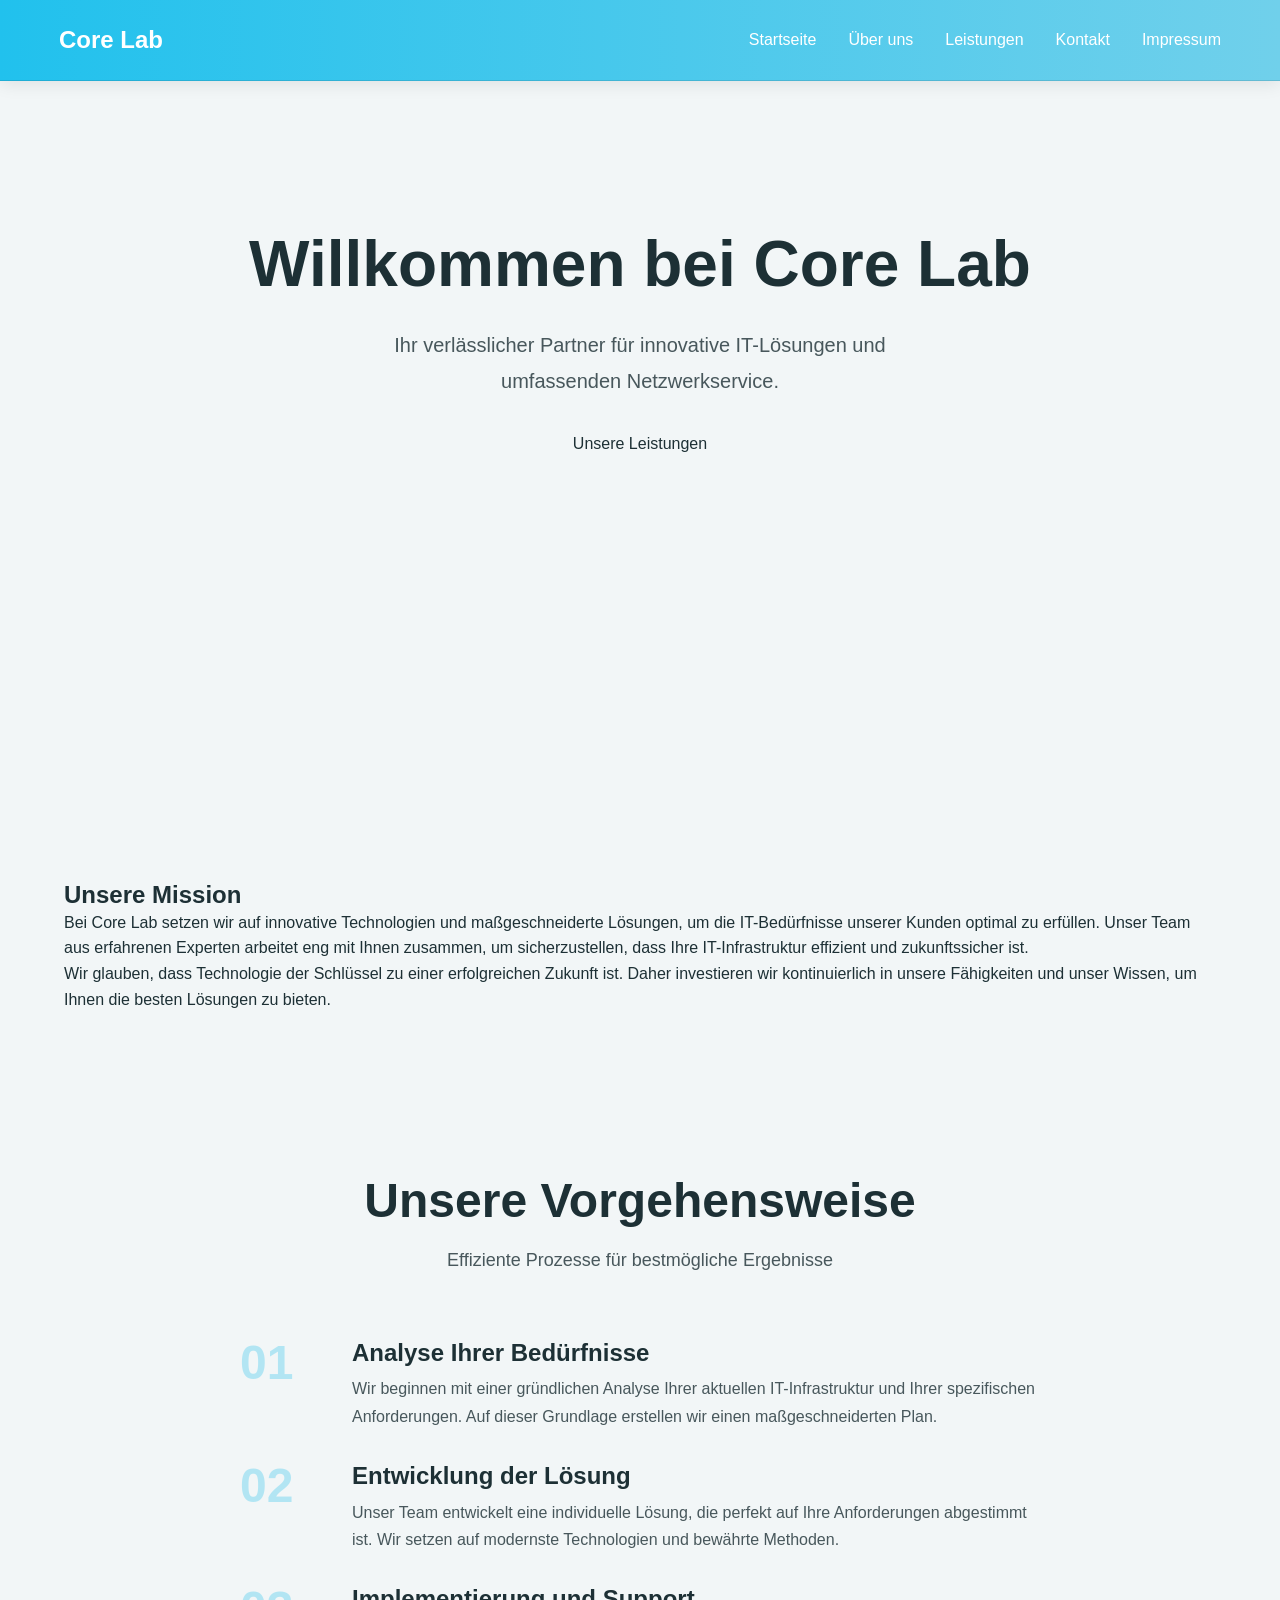
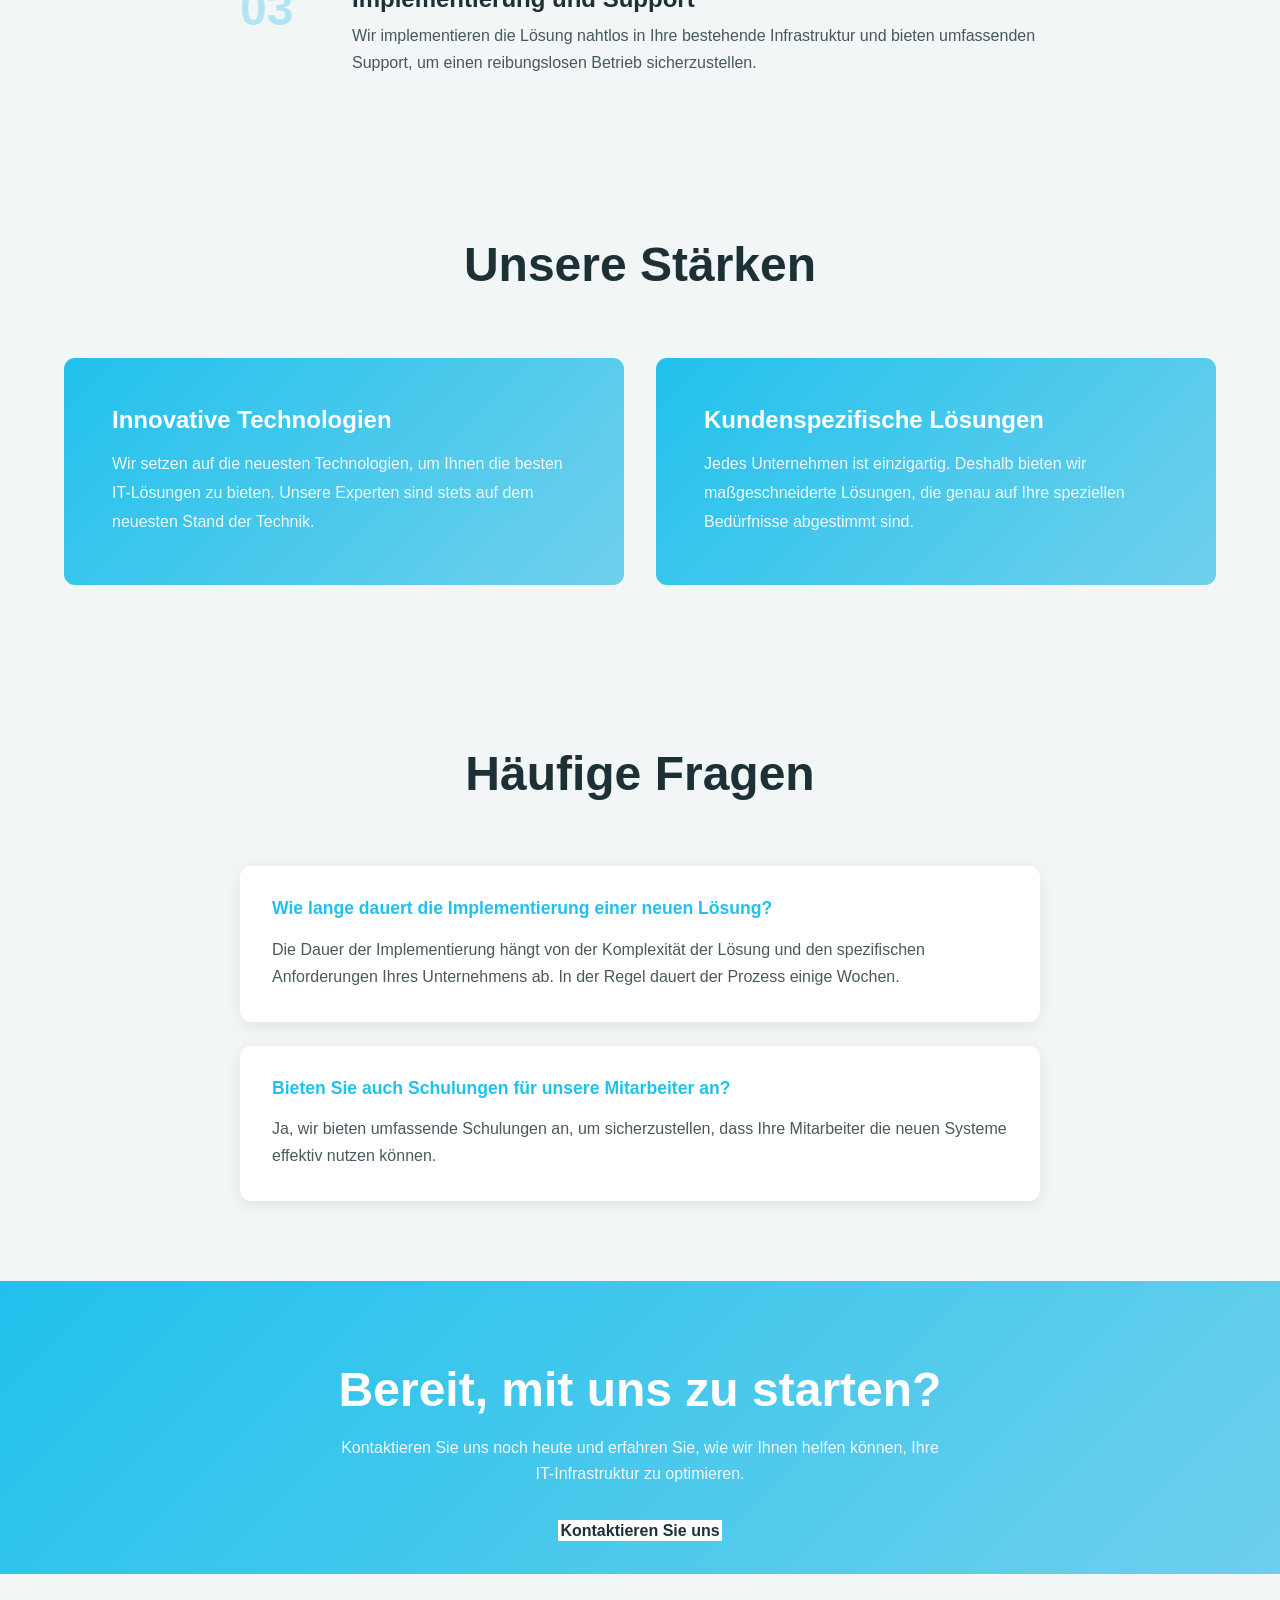
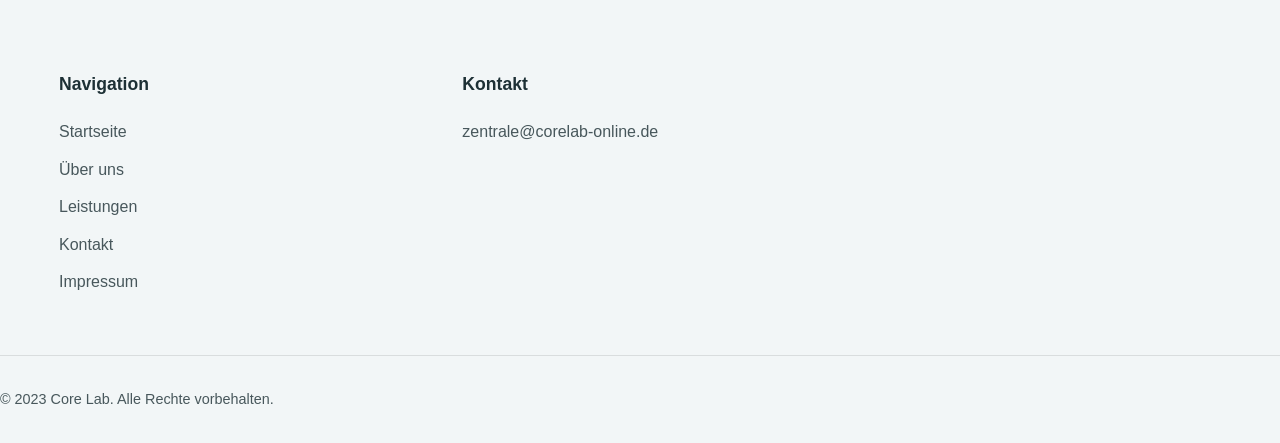
==== index.html @ 820eb23f "Deploy website" ====
<!DOCTYPE html>
<html lang="de">
<head>
  <meta charset="UTF-8">
  <meta name="viewport" content="width=device-width, initial-scale=1.0">
  <title>Core Lab - Startseite</title>
  <style>
    :root {
      --primary: #21c1ed;
      --secondary: #70d0eb;
      --accent: #de2b40;
      --background: #f2f6f7;
      --text: #1d3035;
      --text-light: #1d3035cc;
      --white: #ffffff;
      --font-heading: 'Outfit', sans-serif;
      --font-body: 'Open Sans', sans-serif;
      --radius: 11px;
      --section-padding: 93px;
      --container-width: 1210px;
      --nav-height: 81px;
      --shadow: 0 4px 16px rgba(0, 0, 0, 0.08);
      --shadow-lg: 0 10px calc(16px * 2) rgba(0, 0, 0, 0.12);
      --shadow-glow: 0 0 30px #21c1ed40;
      --transition: all 0.3s cubic-bezier(0.4, 0, 0.2, 1);
      --glass-bg: rgba(255, 255, 255, 0.1);
      --glass-border: rgba(255, 255, 255, 0.2);
      --btn-padding: 17px 34px;
    }

    @import url('https://fonts.googleapis.com/css2?family=Outfit:wght@400;600;700;800;900&family=Open+Sans:wght@300;400;500;600&display=swap');

    *, *::before, *::after {
      margin: 0;
      padding: 0;
      box-sizing: border-box;
    }

    html {
      scroll-behavior: smooth;
    }

    body {
      font-family: var(--font-body);
      color: var(--text);
      background: var(--background);
      line-height: 1.6;
      -webkit-font-smoothing: antialiased;
    }

    .container {
      max-width: 1200px;
      margin: 0 auto;
      padding: 0 1.5rem;
    }

    h1, h2, h3, h4, h5, h6 {
      font-family: var(--font-heading);
      font-weight: 700;
      line-height: 1.2;
      color: var(--text);
    }

    h1 { font-size: clamp(2.5rem, 6vw, 4rem); }
    h2 { font-size: clamp(2rem, 4vw, 3rem); margin-bottom: 1rem; }
    h3 { font-size: clamp(1.25rem, 2vw, 1.5rem); }

    a {
      color: inherit;
      text-decoration: none;
      transition: var(--transition);
    }

    img {
      max-width: 100%;
      height: auto;
      display: block;
    }

    .section {
      padding: 5rem 0;
    }

    .section-header {
      text-align: center;
      margin-bottom: 4rem;
    }

    .section-header h2 {
      margin-bottom: 1rem;
    }

    .section-header p {
      color: var(--text-light);
      max-width: 600px;
      margin: 0 auto;
      font-size: 1.125rem;
    }

    .nav {
      position: sticky; top: 0; z-index: 1000;
      background: linear-gradient(90deg, var(--primary), var(--secondary));
      box-shadow: var(--shadow);
      border-bottom: 1px solid rgba(0,0,0,0.1);
      height: var(--nav-height);
      display: flex;
      align-items: center;
      transition: var(--transition);
    }
    .nav-container {
      max-width: var(--container-width);
      margin: 0 auto;
      padding: 0 1.5rem;
      width: 100%;
      display: flex;
      align-items: center;
      justify-content: space-between;
    }
    .nav-logo {
      font-family: var(--font-heading);
      font-size: 1.5rem;
      font-weight: 700;
      color: white;
    }
    .nav-links {
      display: flex;
      gap: 2rem;
      list-style: none;
    }
    .nav-links a {
      color: white;
      font-weight: 500;
      padding: 0.5rem 0;
      position: relative;
    }
    .nav-links a:hover { color: var(--primary); }
    .nav-cta {
      background: white;
      color: var(--primary);
      padding: var(--btn-padding);
      border-radius: var(--radius);
      font-weight: 600;
    }
    @media (max-width: 768px) {
      .nav-links { display: none; }
    }

    .hero {
      min-height: 80vh;
      padding: calc(var(--nav-height) + 4rem) 0 4rem;
      background: linear-gradient(135deg, var(--background) 0%, var(--secondary)10 100%);
      position: relative;
      overflow: hidden;
    }
    .hero-container {
      max-width: var(--container-width);
      margin: 0 auto;
      padding: 0 1.5rem;
      display: flex; flex-direction: column; align-items: center; text-align: center;
    }
    .hero-content {
      text-align: center;
    }
    .hero-content h1 {
      margin-bottom: 1.5rem;
    }
    .hero-content p {
      font-size: 1.25rem;
      color: var(--text-light);
      margin-bottom: 2rem;
      max-width: 600px;
      line-height: 1.8;
      margin-left: auto; margin-right: auto;
    }
    .hero-buttons {
      display: flex;
      gap: 1rem;
      justify-content: center;
      flex-wrap: wrap;
    }
    .hero-visual {
      position: relative;
    }
    .hero-visual::before {
      content: '';
      position: absolute;
      width: 300px;
      height: 300px;
      background: linear-gradient(135deg, var(--primary)30, var(--accent)30);
      border-radius: 30% 70% 70% 30% / 30% 30% 70% 70%;
      animation: blob 8s ease-in-out infinite;
      right: 0;
      top: 50%;
      transform: translateY(-50%);
    }
    @media (max-width: 768px) {
      .hero-container { grid-template-columns: 1fr; text-align: center; }
      .hero-buttons { justify-content: center; }
      .hero-visual { display: none; }
    }

    .cards-grid-2 {
      display: grid;
      grid-template-columns: repeat(auto-fit, minmax(400px, 1fr));
      gap: 2rem;
    }

    .simple-card {
      background: white;
      border-radius: var(--radius);
      padding: 2.5rem;
      box-shadow: var(--shadow);
      border-top: 4px solid var(--primary);
      transition: var(--transition);
    }
    .simple-card:hover {
      transform: translateY(-5px);
      box-shadow: var(--shadow-lg);
    }
    .simple-card h3 {
      margin-bottom: 1rem;
      color: var(--primary);
    }
    .simple-card p {
      color: var(--text-light);
      line-height: 1.8;
    }

    .numbered-list {
      display: flex;
      flex-direction: column;
      gap: 2rem;
      max-width: 800px;
      margin: 0 auto;
    }
    .numbered-item {
      display: flex;
      gap: 2rem;
      align-items: flex-start;
    }
    .numbered-item .num {
      font-size: 3rem;
      font-weight: 800;
      color: var(--primary);
      opacity: 0.3;
      font-family: var(--font-heading);
      line-height: 1;
      min-width: 80px;
    }
    .numbered-item > div {
      flex: 1;
    }
    .numbered-item h3 {
      margin-bottom: 0.5rem;
    }
    .numbered-item p {
      color: var(--text-light);
      line-height: 1.7;
    }

    .feature-boxes {
      display: grid;
      grid-template-columns: repeat(2, 1fr);
      gap: 2rem;
    }
    .feature-box {
      background: linear-gradient(135deg, var(--primary), var(--secondary));
      color: white;
      padding: 3rem;
      border-radius: var(--radius);
    }
    .feature-box h3 {
      color: white;
      margin-bottom: 1rem;
    }
    .feature-box p {
      opacity: 0.9;
      line-height: 1.8;
    }
    @media (max-width: 768px) {
      .feature-boxes { grid-template-columns: 1fr; }
    }

    .faq-list {
      max-width: 800px;
      margin: 0 auto;
      display: flex;
      flex-direction: column;
      gap: 1.5rem;
    }
    .faq-item {
      background: white;
      border-radius: var(--radius);
      padding: 2rem;
      box-shadow: var(--shadow);
    }
    .faq-item h4 {
      color: var(--primary);
      margin-bottom: 1rem;
      font-size: 1.1rem;
    }
    .faq-item p {
      color: var(--text-light);
      line-height: 1.7;
    }

    .footer {
      background: var(--background); color: var(--text);
      padding: 4rem 0 2rem;
      margin-top: -50px; padding-top: 100px;
    }
    .footer-container {
      max-width: var(--container-width);
      margin: 0 auto;
      padding: 0 1.5rem;
      display: grid; grid-template-columns: repeat(3, 1fr); gap: 3rem;
    }
    .footer-col h4 {
      margin-bottom: 1.5rem;
      font-size: 1.1rem;
      color: var(--text);
    }
    .footer-col ul {
      list-style: none;
    }
    .footer-col li {
      margin-bottom: 0.75rem;
    }
    .footer-col a {
      color: var(--text-light);
      transition: var(--transition);
    }
    .footer-col a:hover {
      color: var(--primary);
    }
    .footer ul {
      list-style: none;
      padding: 0;
      margin: 0;
    }
    .footer li {
      margin-bottom: 0.75rem;
    }
    .footer a {
      color: var(--text-light);
      text-decoration: none;
      transition: var(--transition);
    }
    .footer a:hover {
      color: var(--primary);
    }
    .footer-bottom {
      margin-top: 3rem;
      padding-top: 2rem;
      border-top: 1px solid rgba(0,0,0,0.1);
      display: flex; justify-content: space-between; align-items: center;
      font-size: 0.9rem;
      color: var(--text-light);
    }
    @media (max-width: 768px) {
      .footer-container { grid-template-columns: 1fr 1fr; }
    }
    @media (max-width: 480px) {
      .footer-container { grid-template-columns: 1fr; text-align: center; }
    }

    .cta-section {
      background: linear-gradient(135deg, var(--primary), var(--secondary));
      color: white;
      padding: 5rem 0;
      text-align: center;
    }

    .cta-section h2 {
      color: white;
      margin-bottom: 1rem;
    }

    .cta-section p {
      opacity: 0.9;
      margin-bottom: 2rem;
      max-width: 600px;
      margin-left: auto;
      margin-right: auto;
    }

    .cta-section .btn {
      background: white;
      color: var(--text);
      border: 2px solid white;
      font-weight: 700;
    }
    .cta-section .btn:hover {
      background: transparent;
      color: white;
    }

    @keyframes blob {
      0%, 100% { transform: translateY(-50%); }
      50% { transform: translateY(0); }
    }
  </style>
</head>
<body>
  <!-- NAVIGATION (PFLICHT - von unten kopieren) -->
  <nav class="nav">
    <div class="nav-container">
      <a href="index.html" class="nav-logo">Core Lab</a>
      <ul class="nav-links">
        <li><a href="index.html">Startseite</a></li>
        <li><a href="ueber-uns.html">Über uns</a></li>
        <li><a href="leistungen.html">Leistungen</a></li>
        <li><a href="kontakt.html">Kontakt</a></li>
        <li><a href="impressum.html">Impressum</a></li>
      </ul>
    </div>
  </nav>

  <!-- HERO SECTION -->
  <section class="hero">
    <div class="hero-container">
      <div class="hero-content">
        <h1>Willkommen bei Core Lab</h1>
        <p>Ihr verlässlicher Partner für innovative IT-Lösungen und umfassenden Netzwerkservice.</p>
        <div class="hero-buttons">
          <a href="leistungen.html" class="btn btn-primary">Unsere Leistungen</a>
        </div>
      </div>
      <div class="hero-visual"></div>
    </div>
  </section>

  <!-- MAIN CONTENT -->
  <!-- Section 3: TEXT-BLOCK -->
  <section class="section">
    <div class="container">
      <div class="text-block">
        <h3>Unsere Mission</h3>
        <p>Bei Core Lab setzen wir auf innovative Technologien und maßgeschneiderte Lösungen, um die IT-Bedürfnisse unserer Kunden optimal zu erfüllen. Unser Team aus erfahrenen Experten arbeitet eng mit Ihnen zusammen, um sicherzustellen, dass Ihre IT-Infrastruktur effizient und zukunftssicher ist.</p>
        <p>Wir glauben, dass Technologie der Schlüssel zu einer erfolgreichen Zukunft ist. Daher investieren wir kontinuierlich in unsere Fähigkeiten und unser Wissen, um Ihnen die besten Lösungen zu bieten.</p>
      </div>
    </div>
  </section>

  <!-- Section 4: NUMBERED-LIST -->
  <section class="section alt-bg">
    <div class="container">
      <div class="section-header">
        <h2>Unsere Vorgehensweise</h2>
        <p>Effiziente Prozesse für bestmögliche Ergebnisse</p>
      </div>
      <div class="numbered-list">
        <div class="numbered-item">
          <span class="num">01</span>
          <div>
            <h3>Analyse Ihrer Bedürfnisse</h3>
            <p>Wir beginnen mit einer gründlichen Analyse Ihrer aktuellen IT-Infrastruktur und Ihrer spezifischen Anforderungen. Auf dieser Grundlage erstellen wir einen maßgeschneiderten Plan.</p>
          </div>
        </div>
        <div class="numbered-item">
          <span class="num">02</span>
          <div>
            <h3>Entwicklung der Lösung</h3>
            <p>Unser Team entwickelt eine individuelle Lösung, die perfekt auf Ihre Anforderungen abgestimmt ist. Wir setzen auf modernste Technologien und bewährte Methoden.</p>
          </div>
        </div>
        <div class="numbered-item">
          <span class="num">03</span>
          <div>
            <h3>Implementierung und Support</h3>
            <p>Wir implementieren die Lösung nahtlos in Ihre bestehende Infrastruktur und bieten umfassenden Support, um einen reibungslosen Betrieb sicherzustellen.</p>
          </div>
        </div>
      </div>
    </div>
  </section>

  <!-- Section 5: FEATURE-BOXES -->
  <section class="section">
    <div class="container">
      <div class="section-header">
        <h2>Unsere Stärken</h2>
      </div>
      <div class="feature-boxes">
        <div class="feature-box">
          <h3>Innovative Technologien</h3>
          <p>Wir setzen auf die neuesten Technologien, um Ihnen die besten IT-Lösungen zu bieten. Unsere Experten sind stets auf dem neuesten Stand der Technik.</p>
        </div>
        <div class="feature-box">
          <h3>Kundenspezifische Lösungen</h3>
          <p>Jedes Unternehmen ist einzigartig. Deshalb bieten wir maßgeschneiderte Lösungen, die genau auf Ihre speziellen Bedürfnisse abgestimmt sind.</p>
        </div>
      </div>
    </div>
  </section>

  <!-- Section 6: FAQ-STYLE -->
  <section class="section alt-bg">
    <div class="container">
      <div class="section-header">
        <h2>Häufige Fragen</h2>
      </div>
      <div class="faq-list">
        <div class="faq-item">
          <h4>Wie lange dauert die Implementierung einer neuen Lösung?</h4>
          <p>Die Dauer der Implementierung hängt von der Komplexität der Lösung und den spezifischen Anforderungen Ihres Unternehmens ab. In der Regel dauert der Prozess einige Wochen.</p>
        </div>
        <div class="faq-item">
          <h4>Bieten Sie auch Schulungen für unsere Mitarbeiter an?</h4>
          <p>Ja, wir bieten umfassende Schulungen an, um sicherzustellen, dass Ihre Mitarbeiter die neuen Systeme effektiv nutzen können.</p>
        </div>
      </div>
    </div>
  </section>

  <!-- CTA SECTION -->
  <section class="cta-section">
    <div class="container">
      <h2>Bereit, mit uns zu starten?</h2>
      <p>Kontaktieren Sie uns noch heute und erfahren Sie, wie wir Ihnen helfen können, Ihre IT-Infrastruktur zu optimieren.</p>
      <a href="kontakt.html" class="btn">Kontaktieren Sie uns</a>
    </div>
  </section>

  <!-- FOOTER (PFLICHT - von unten kopieren) -->
  <footer class="footer">
    <div class="footer-container">
      <div class="footer-col">
        <h4>Navigation</h4>
        <ul>
          <li><a href="index.html">Startseite</a></li>
          <li><a href="ueber-uns.html">Über uns</a></li>
          <li><a href="leistungen.html">Leistungen</a></li>
          <li><a href="kontakt.html">Kontakt</a></li>
          <li><a href="impressum.html">Impressum</a></li>
        </ul>
      </div>
      <div class="footer-col">
        <h4>Kontakt</h4>
        <ul>
          <li><a href="mailto:zentrale@corelab-online.de">zentrale@corelab-online.de</a></li>
        </ul>
      </div>
    </div>
    <div class="footer-bottom">
      <p>&copy; 2023 Core Lab. Alle Rechte vorbehalten.</p>
    </div>
  </footer>
</body>
</html>
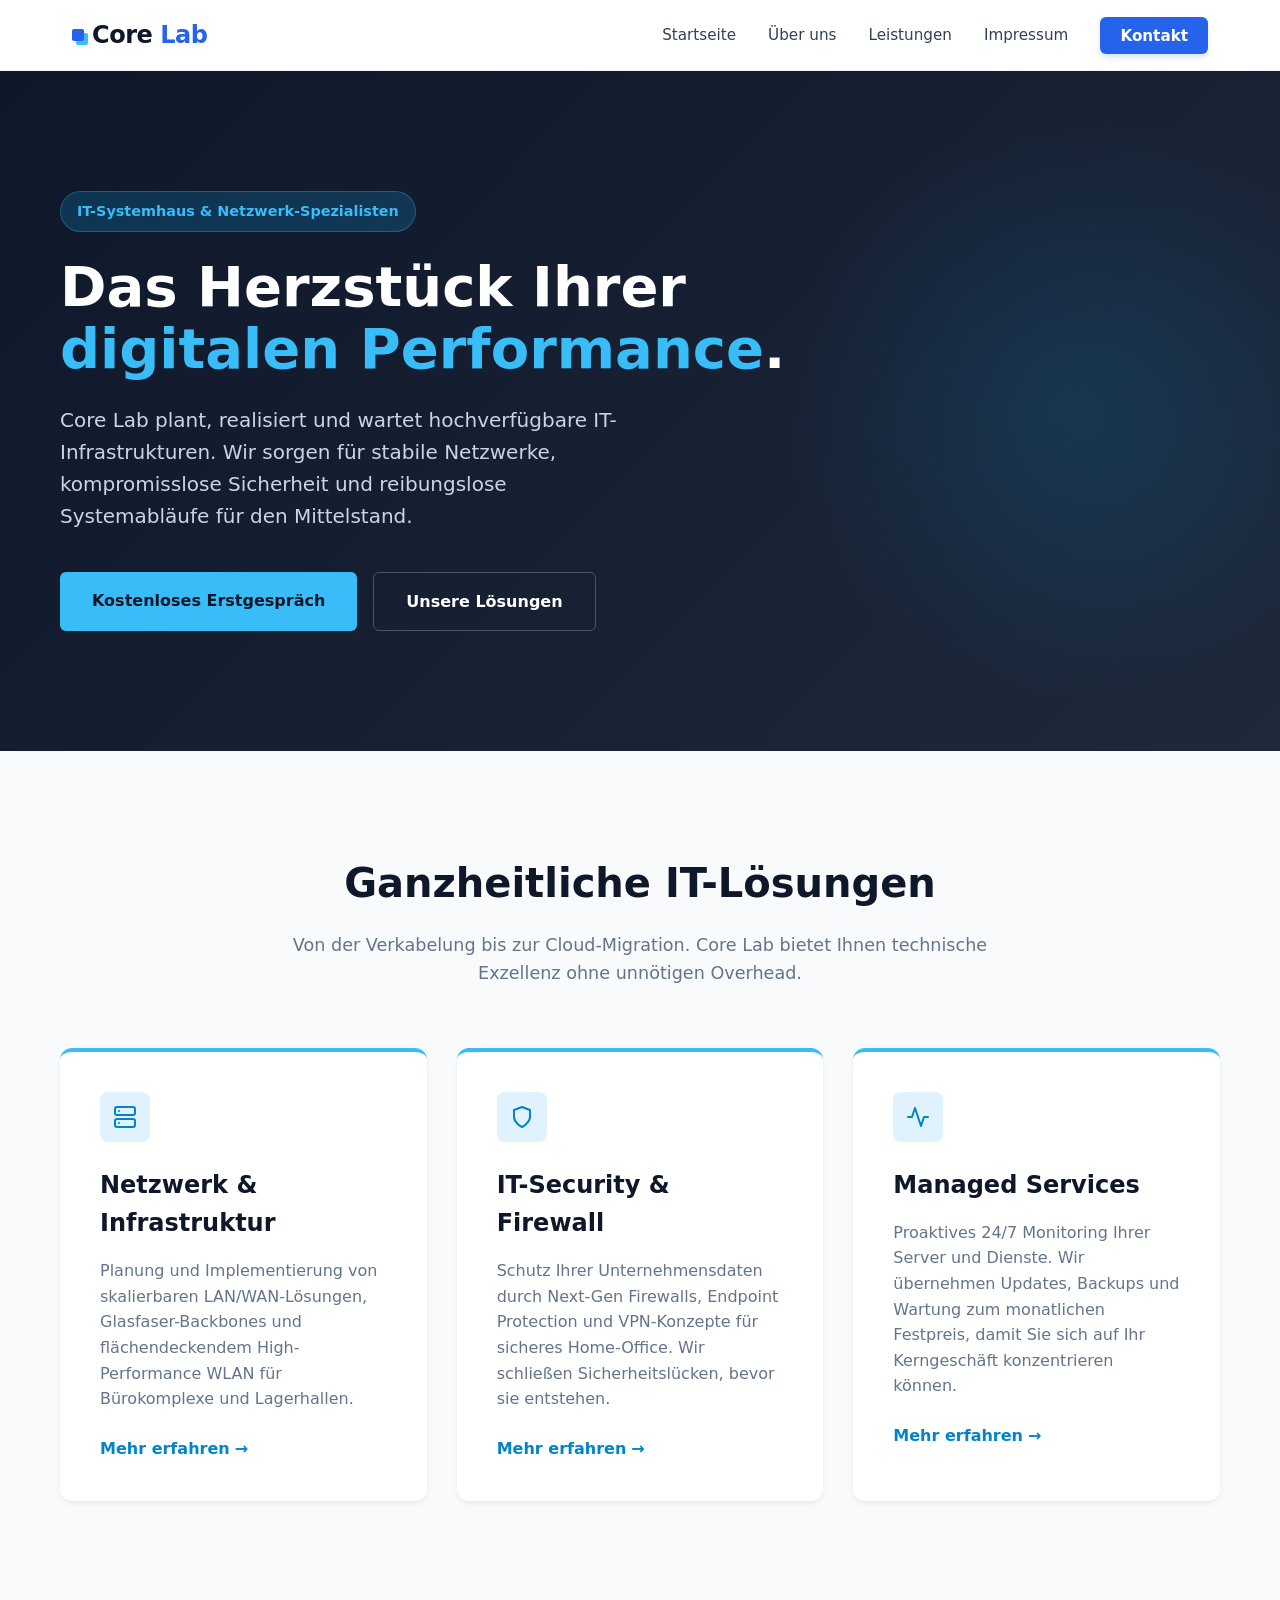
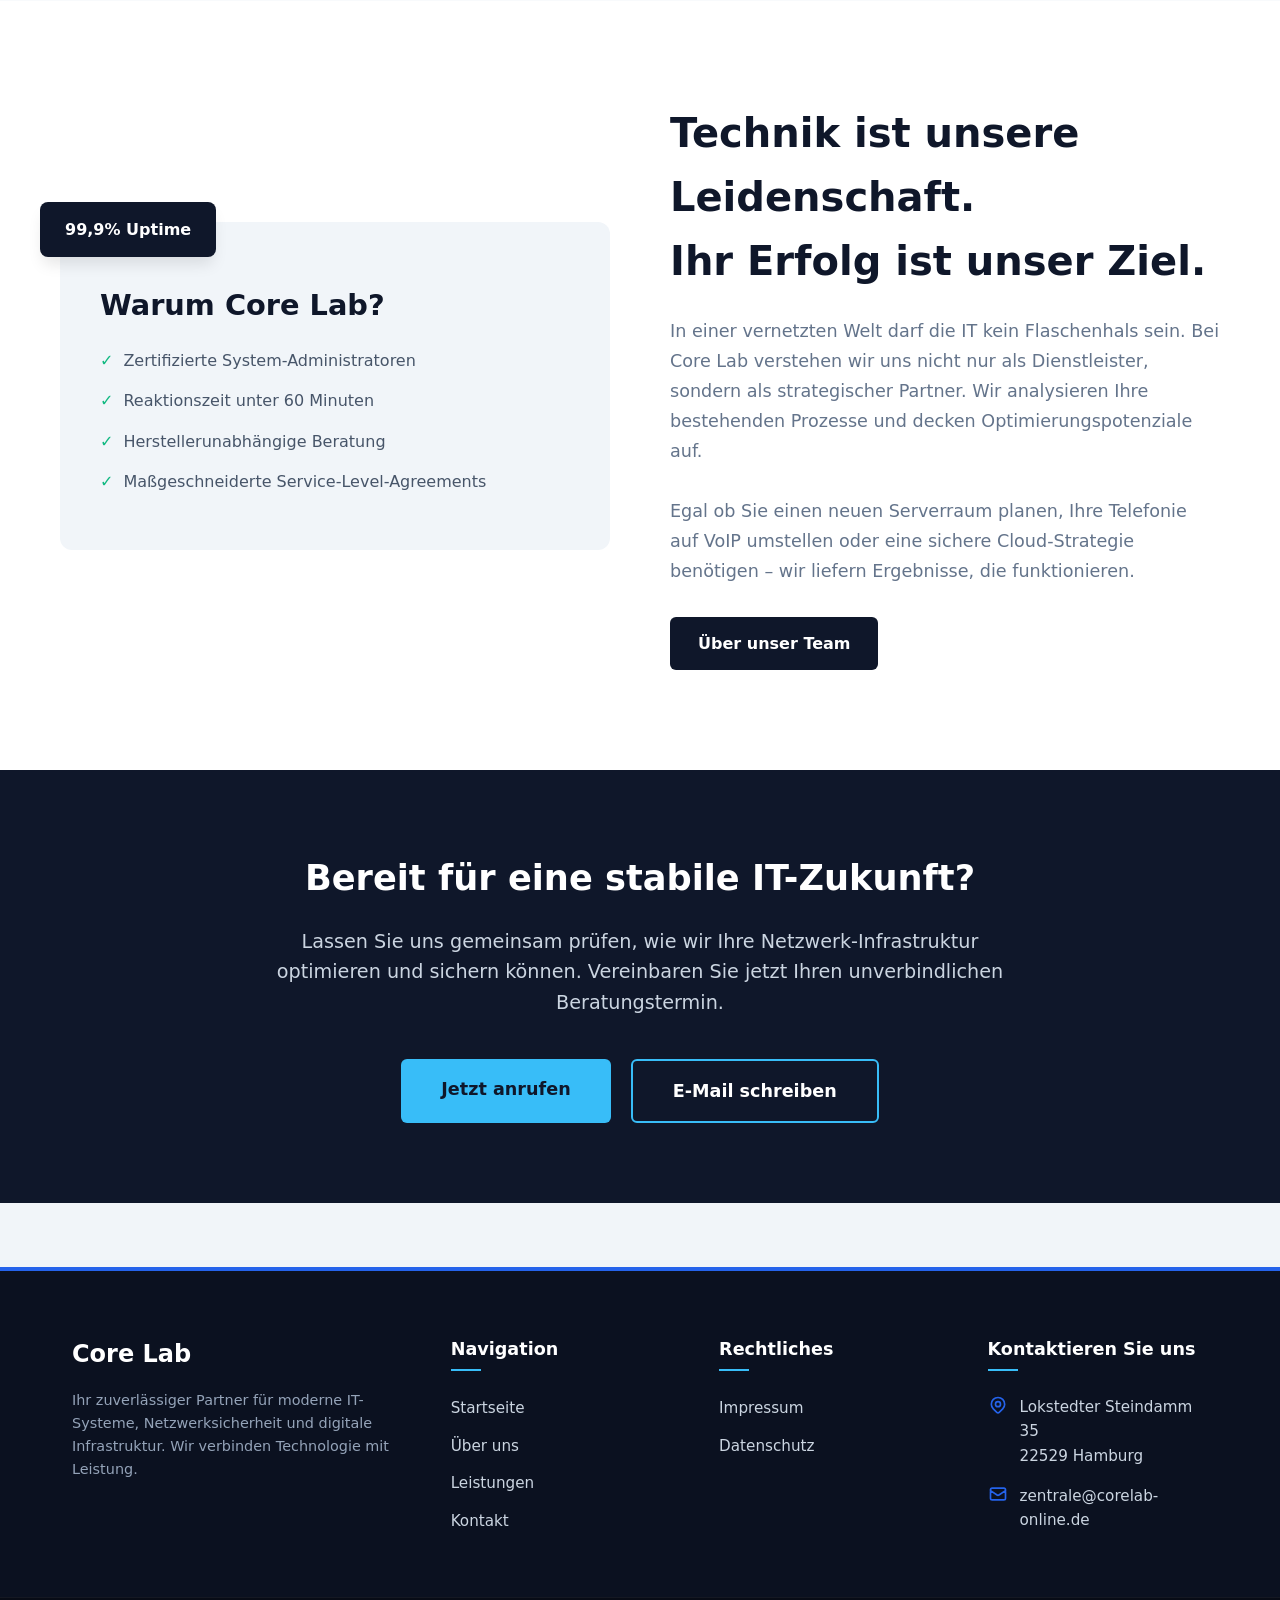
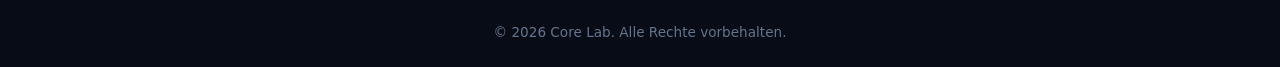
==== commit 7a3ffad0: "Deploy website" ====
--- a/index.html
+++ b/index.html
@@ -3,548 +3,469 @@
 <head>
   <meta charset="UTF-8">
   <meta name="viewport" content="width=device-width, initial-scale=1.0">
-  <title>Core Lab - Startseite</title>
+  <title>Startseite - Core Lab</title>
+  <link rel="stylesheet" href="styles.css">
   <style>
-    :root {
-      --primary: #21c1ed;
-      --secondary: #70d0eb;
-      --accent: #de2b40;
-      --background: #f2f6f7;
-      --text: #1d3035;
-      --text-light: #1d3035cc;
-      --white: #ffffff;
-      --font-heading: 'Outfit', sans-serif;
-      --font-body: 'Open Sans', sans-serif;
-      --radius: 11px;
-      --section-padding: 93px;
-      --container-width: 1210px;
-      --nav-height: 81px;
-      --shadow: 0 4px 16px rgba(0, 0, 0, 0.08);
-      --shadow-lg: 0 10px calc(16px * 2) rgba(0, 0, 0, 0.12);
-      --shadow-glow: 0 0 30px #21c1ed40;
-      --transition: all 0.3s cubic-bezier(0.4, 0, 0.2, 1);
-      --glass-bg: rgba(255, 255, 255, 0.1);
-      --glass-border: rgba(255, 255, 255, 0.2);
-      --btn-padding: 17px 34px;
-    }
-
-    @import url('https://fonts.googleapis.com/css2?family=Outfit:wght@400;600;700;800;900&family=Open+Sans:wght@300;400;500;600&display=swap');
-
-    *, *::before, *::after {
-      margin: 0;
-      padding: 0;
-      box-sizing: border-box;
-    }
-
-    html {
-      scroll-behavior: smooth;
-    }
-
-    body {
-      font-family: var(--font-body);
-      color: var(--text);
-      background: var(--background);
-      line-height: 1.6;
-      -webkit-font-smoothing: antialiased;
-    }
-
-    .container {
-      max-width: 1200px;
-      margin: 0 auto;
-      padding: 0 1.5rem;
-    }
-
-    h1, h2, h3, h4, h5, h6 {
-      font-family: var(--font-heading);
-      font-weight: 700;
-      line-height: 1.2;
-      color: var(--text);
-    }
-
-    h1 { font-size: clamp(2.5rem, 6vw, 4rem); }
-    h2 { font-size: clamp(2rem, 4vw, 3rem); margin-bottom: 1rem; }
-    h3 { font-size: clamp(1.25rem, 2vw, 1.5rem); }
-
-    a {
-      color: inherit;
-      text-decoration: none;
-      transition: var(--transition);
-    }
-
-    img {
-      max-width: 100%;
-      height: auto;
-      display: block;
-    }
-
-    .section {
-      padding: 5rem 0;
-    }
-
-    .section-header {
-      text-align: center;
-      margin-bottom: 4rem;
-    }
-
-    .section-header h2 {
-      margin-bottom: 1rem;
-    }
-
-    .section-header p {
-      color: var(--text-light);
-      max-width: 600px;
-      margin: 0 auto;
-      font-size: 1.125rem;
-    }
-
-    .nav {
-      position: sticky; top: 0; z-index: 1000;
-      background: linear-gradient(90deg, var(--primary), var(--secondary));
-      box-shadow: var(--shadow);
-      border-bottom: 1px solid rgba(0,0,0,0.1);
-      height: var(--nav-height);
-      display: flex;
-      align-items: center;
-      transition: var(--transition);
-    }
-    .nav-container {
-      max-width: var(--container-width);
-      margin: 0 auto;
-      padding: 0 1.5rem;
-      width: 100%;
-      display: flex;
-      align-items: center;
-      justify-content: space-between;
-    }
-    .nav-logo {
-      font-family: var(--font-heading);
-      font-size: 1.5rem;
-      font-weight: 700;
-      color: white;
-    }
-    .nav-links {
-      display: flex;
-      gap: 2rem;
-      list-style: none;
-    }
-    .nav-links a {
-      color: white;
-      font-weight: 500;
-      padding: 0.5rem 0;
-      position: relative;
-    }
-    .nav-links a:hover { color: var(--primary); }
-    .nav-cta {
-      background: white;
-      color: var(--primary);
-      padding: var(--btn-padding);
-      border-radius: var(--radius);
-      font-weight: 600;
-    }
-    @media (max-width: 768px) {
-      .nav-links { display: none; }
-    }
-
-    .hero {
-      min-height: 80vh;
-      padding: calc(var(--nav-height) + 4rem) 0 4rem;
-      background: linear-gradient(135deg, var(--background) 0%, var(--secondary)10 100%);
-      position: relative;
-      overflow: hidden;
-    }
-    .hero-container {
-      max-width: var(--container-width);
-      margin: 0 auto;
-      padding: 0 1.5rem;
-      display: flex; flex-direction: column; align-items: center; text-align: center;
-    }
-    .hero-content {
-      text-align: center;
-    }
-    .hero-content h1 {
-      margin-bottom: 1.5rem;
-    }
-    .hero-content p {
-      font-size: 1.25rem;
-      color: var(--text-light);
-      margin-bottom: 2rem;
-      max-width: 600px;
-      line-height: 1.8;
-      margin-left: auto; margin-right: auto;
-    }
-    .hero-buttons {
-      display: flex;
-      gap: 1rem;
-      justify-content: center;
-      flex-wrap: wrap;
-    }
-    .hero-visual {
-      position: relative;
-    }
-    .hero-visual::before {
-      content: '';
-      position: absolute;
-      width: 300px;
-      height: 300px;
-      background: linear-gradient(135deg, var(--primary)30, var(--accent)30);
-      border-radius: 30% 70% 70% 30% / 30% 30% 70% 70%;
-      animation: blob 8s ease-in-out infinite;
-      right: 0;
-      top: 50%;
-      transform: translateY(-50%);
-    }
-    @media (max-width: 768px) {
-      .hero-container { grid-template-columns: 1fr; text-align: center; }
-      .hero-buttons { justify-content: center; }
-      .hero-visual { display: none; }
-    }
-
-    .cards-grid-2 {
-      display: grid;
-      grid-template-columns: repeat(auto-fit, minmax(400px, 1fr));
-      gap: 2rem;
-    }
-
-    .simple-card {
-      background: white;
-      border-radius: var(--radius);
-      padding: 2.5rem;
-      box-shadow: var(--shadow);
-      border-top: 4px solid var(--primary);
-      transition: var(--transition);
-    }
-    .simple-card:hover {
-      transform: translateY(-5px);
-      box-shadow: var(--shadow-lg);
-    }
-    .simple-card h3 {
-      margin-bottom: 1rem;
-      color: var(--primary);
-    }
-    .simple-card p {
-      color: var(--text-light);
-      line-height: 1.8;
-    }
-
-    .numbered-list {
-      display: flex;
-      flex-direction: column;
-      gap: 2rem;
-      max-width: 800px;
-      margin: 0 auto;
-    }
-    .numbered-item {
-      display: flex;
-      gap: 2rem;
-      align-items: flex-start;
-    }
-    .numbered-item .num {
-      font-size: 3rem;
-      font-weight: 800;
-      color: var(--primary);
-      opacity: 0.3;
-      font-family: var(--font-heading);
-      line-height: 1;
-      min-width: 80px;
-    }
-    .numbered-item > div {
-      flex: 1;
-    }
-    .numbered-item h3 {
-      margin-bottom: 0.5rem;
-    }
-    .numbered-item p {
-      color: var(--text-light);
-      line-height: 1.7;
-    }
-
-    .feature-boxes {
-      display: grid;
-      grid-template-columns: repeat(2, 1fr);
-      gap: 2rem;
-    }
-    .feature-box {
-      background: linear-gradient(135deg, var(--primary), var(--secondary));
-      color: white;
-      padding: 3rem;
-      border-radius: var(--radius);
-    }
-    .feature-box h3 {
-      color: white;
-      margin-bottom: 1rem;
-    }
-    .feature-box p {
-      opacity: 0.9;
-      line-height: 1.8;
-    }
-    @media (max-width: 768px) {
-      .feature-boxes { grid-template-columns: 1fr; }
-    }
-
-    .faq-list {
-      max-width: 800px;
-      margin: 0 auto;
-      display: flex;
-      flex-direction: column;
-      gap: 1.5rem;
-    }
-    .faq-item {
-      background: white;
-      border-radius: var(--radius);
-      padding: 2rem;
-      box-shadow: var(--shadow);
-    }
-    .faq-item h4 {
-      color: var(--primary);
-      margin-bottom: 1rem;
-      font-size: 1.1rem;
-    }
-    .faq-item p {
-      color: var(--text-light);
-      line-height: 1.7;
-    }
-
-    .footer {
-      background: var(--background); color: var(--text);
-      padding: 4rem 0 2rem;
-      margin-top: -50px; padding-top: 100px;
-    }
-    .footer-container {
-      max-width: var(--container-width);
-      margin: 0 auto;
-      padding: 0 1.5rem;
-      display: grid; grid-template-columns: repeat(3, 1fr); gap: 3rem;
-    }
-    .footer-col h4 {
-      margin-bottom: 1.5rem;
-      font-size: 1.1rem;
-      color: var(--text);
-    }
-    .footer-col ul {
-      list-style: none;
-    }
-    .footer-col li {
-      margin-bottom: 0.75rem;
-    }
-    .footer-col a {
-      color: var(--text-light);
-      transition: var(--transition);
-    }
-    .footer-col a:hover {
-      color: var(--primary);
-    }
-    .footer ul {
-      list-style: none;
-      padding: 0;
-      margin: 0;
-    }
-    .footer li {
-      margin-bottom: 0.75rem;
-    }
-    .footer a {
-      color: var(--text-light);
-      text-decoration: none;
-      transition: var(--transition);
-    }
-    .footer a:hover {
-      color: var(--primary);
-    }
-    .footer-bottom {
-      margin-top: 3rem;
-      padding-top: 2rem;
-      border-top: 1px solid rgba(0,0,0,0.1);
-      display: flex; justify-content: space-between; align-items: center;
-      font-size: 0.9rem;
-      color: var(--text-light);
-    }
-    @media (max-width: 768px) {
-      .footer-container { grid-template-columns: 1fr 1fr; }
-    }
-    @media (max-width: 480px) {
-      .footer-container { grid-template-columns: 1fr; text-align: center; }
-    }
-
-    .cta-section {
-      background: linear-gradient(135deg, var(--primary), var(--secondary));
-      color: white;
-      padding: 5rem 0;
-      text-align: center;
-    }
-
-    .cta-section h2 {
-      color: white;
-      margin-bottom: 1rem;
-    }
-
-    .cta-section p {
-      opacity: 0.9;
-      margin-bottom: 2rem;
-      max-width: 600px;
-      margin-left: auto;
-      margin-right: auto;
-    }
-
-    .cta-section .btn {
-      background: white;
-      color: var(--text);
-      border: 2px solid white;
-      font-weight: 700;
-    }
-    .cta-section .btn:hover {
-      background: transparent;
-      color: white;
-    }
-
-    @keyframes blob {
-      0%, 100% { transform: translateY(-50%); }
-      50% { transform: translateY(0); }
-    }
+        :root {
+            --primary: #2563eb;
+            --primary-dark: #1d4ed8;
+            --secondary: #0f172a;
+            --accent: #38bdf8;
+            --text-light: #f8fafc;
+            --text-dark: #334155;
+            --bg-light: #ffffff;
+            --bg-footer: #0b1120;
+            --transition: all 0.3s cubic-bezier(0.4, 0, 0.2, 1);
+        }
+
+        * {
+            box-sizing: border-box;
+            margin: 0;
+            padding: 0;
+        }
+
+        body {
+            font-family: 'Inter', sans-serif;
+            line-height: 1.6;
+            color: var(--text-dark);
+            background-color: #f1f5f9; /* Nur zur Vorschau */
+        }
+
+        a {
+            text-decoration: none;
+            color: inherit;
+            transition: var(--transition);
+        }
+
+        ul {
+            list-style: none;
+        }
+
+        /* NAVIGATION STYLES */
+        .nav {
+            background: rgba(255, 255, 255, 0.95);
+            backdrop-filter: blur(10px);
+            border-bottom: 1px solid rgba(0, 0, 0, 0.05);
+            position: sticky;
+            top: 0;
+            z-index: 1000;
+            padding: 1rem 0;
+            box-shadow: 0 4px 6px -1px rgba(0, 0, 0, 0.05);
+        }
+
+        .nav-container {
+            max-width: 1200px;
+            margin: 0 auto;
+            padding: 0 2rem;
+            display: flex;
+            justify-content: space-between;
+            align-items: center;
+        }
+
+        .nav-logo {
+            font-size: 1.5rem;
+            font-weight: 700;
+            color: var(--secondary);
+            letter-spacing: -0.02em;
+            display: flex;
+            align-items: center;
+            gap: 0.5rem;
+        }
+
+        .nav-logo span {
+            color: var(--primary);
+        }
+
+        .nav-logo::before {
+            content: '';
+            display: block;
+            width: 12px;
+            height: 12px;
+            background: var(--primary);
+            border-radius: 2px;
+            box-shadow: 4px 4px 0 var(--accent);
+        }
+
+        .nav-links {
+            display: flex;
+            gap: 2rem;
+            align-items: center;
+        }
+
+        .nav-link {
+            font-size: 0.95rem;
+            font-weight: 500;
+            color: var(--text-dark);
+            position: relative;
+        }
+
+        .nav-link:hover {
+            color: var(--primary);
+        }
+
+        .nav-link::after {
+            content: '';
+            position: absolute;
+            width: 0;
+            height: 2px;
+            bottom: -4px;
+            left: 0;
+            background-color: var(--primary);
+            transition: var(--transition);
+        }
+
+        .nav-link:hover::after {
+            width: 100%;
+        }
+
+        .nav-cta {
+            background-color: var(--primary);
+            color: white !important;
+            padding: 0.6rem 1.25rem;
+            border-radius: 6px;
+            font-weight: 600;
+            box-shadow: 0 4px 6px -1px rgba(37, 99, 235, 0.2);
+        }
+
+        .nav-cta:hover {
+            background-color: var(--primary-dark);
+            transform: translateY(-1px);
+            box-shadow: 0 6px 8px -1px rgba(37, 99, 235, 0.3);
+        }
+
+        .nav-cta::after {
+            display: none; /* Kein Unterstrich für Button */
+        }
+
+        /* Mobile Menu Toggle (Hidden on Desktop) */
+        .mobile-toggle {
+            display: none;
+            font-size: 1.5rem;
+            cursor: pointer;
+        }
+
+        /* FOOTER STYLES */
+        .footer {
+            background-color: var(--bg-footer);
+            color: var(--text-light);
+            padding: 4rem 0 0 0;
+            margin-top: 4rem;
+            border-top: 4px solid var(--primary);
+        }
+
+        .footer-container {
+            max-width: 1200px;
+            margin: 0 auto;
+            padding: 0 2rem;
+            display: grid;
+            grid-template-columns: 1.5fr 1fr 1fr 1fr;
+            gap: 3rem;
+            margin-bottom: 3rem;
+        }
+
+        .footer-col h3 {
+            font-size: 1.1rem;
+            font-weight: 600;
+            margin-bottom: 1.5rem;
+            color: white;
+            position: relative;
+            padding-bottom: 0.5rem;
+        }
+
+        .footer-col h3::after {
+            content: '';
+            position: absolute;
+            left: 0;
+            bottom: 0;
+            width: 30px;
+            height: 2px;
+            background: var(--accent);
+        }
+
+        .footer-logo {
+            font-size: 1.5rem;
+            font-weight: 700;
+            color: white;
+            margin-bottom: 1rem;
+            display: inline-block;
+        }
+
+        .footer-desc {
+            font-size: 0.9rem;
+            color: #94a3b8;
+            line-height: 1.6;
+            margin-bottom: 1.5rem;
+        }
+
+        .footer-links li {
+            margin-bottom: 0.75rem;
+        }
+
+        .footer-links a {
+            color: #cbd5e1;
+            font-size: 0.95rem;
+        }
+
+        .footer-links a:hover {
+            color: var(--accent);
+            padding-left: 5px;
+        }
+
+        .footer-contact-item {
+            display: flex;
+            align-items: flex-start;
+            gap: 0.75rem;
+            margin-bottom: 1rem;
+            color: #cbd5e1;
+            font-size: 0.95rem;
+        }
+
+        .footer-contact-item svg {
+            width: 20px;
+            height: 20px;
+            flex-shrink: 0;
+            color: var(--primary);
+        }
+
+        .footer-bottom {
+            background-color: rgba(0, 0, 0, 0.3);
+            padding: 1.5rem 0;
+            text-align: center;
+            border-top: 1px solid rgba(255, 255, 255, 0.05);
+        }
+
+        .footer-copyright {
+            font-size: 0.85rem;
+            color: #64748b;
+        }
+
+        /* RESPONSIVE */
+        @media (max-width: 992px) {
+            .footer-container {
+                grid-template-columns: 1fr 1fr;
+            }
+        }
+
+        @media (max-width: 768px) {
+            .nav-links {
+                display: none; /* In production: use JS to toggle */
+            }
+            
+            .mobile-toggle {
+                display: block;
+            }
+
+            .footer-container {
+                grid-template-columns: 1fr;
+                gap: 2rem;
+            }
+        }
+    </style>
+  <style>
+    * { margin: 0; padding: 0; box-sizing: border-box; }
+    body { font-family: 'Inter', system-ui, sans-serif; line-height: 1.6; color: #1f2937; }
+    .container { max-width: 1200px; margin: 0 auto; padding: 0 1.5rem; }
+    .section { padding: 4rem 0; }
+    .btn { display: inline-block; padding: 0.75rem 1.5rem; border-radius: 8px; text-decoration: none; font-weight: 600; transition: all 0.2s; }
+    .btn-primary { background: var(--primary, #2563eb); color: white; }
+    .btn-primary:hover { opacity: 0.9; transform: translateY(-2px); }
   </style>
 </head>
 <body>
-  <!-- NAVIGATION (PFLICHT - von unten kopieren) -->
   <nav class="nav">
-    <div class="nav-container">
-      <a href="index.html" class="nav-logo">Core Lab</a>
-      <ul class="nav-links">
-        <li><a href="index.html">Startseite</a></li>
-        <li><a href="ueber-uns.html">Über uns</a></li>
-        <li><a href="leistungen.html">Leistungen</a></li>
-        <li><a href="kontakt.html">Kontakt</a></li>
-        <li><a href="impressum.html">Impressum</a></li>
-      </ul>
+        <div class="nav-container">
+            <a href="index.html" class="nav-logo">
+                Core <span>Lab</span>
+            </a>
+
+            <!-- Mobile Menu Icon (Visual only for HTML template) -->
+            <div class="mobile-toggle">☰</div>
+
+            <ul class="nav-links">
+                <li><a href="index.html" class="nav-link">Startseite</a></li>
+                <li><a href="ueber-uns.html" class="nav-link">Über uns</a></li>
+                <li><a href="leistungen.html" class="nav-link">Leistungen</a></li>
+                <li><a href="impressum.html" class="nav-link">Impressum</a></li>
+                <li><a href="kontakt.html" class="nav-link nav-cta">Kontakt</a></li>
+            </ul>
+        </div>
+    </nav>
+  
+  <main>
+    <div class="hero" style="background: linear-gradient(135deg, #0f172a 0%, #1e293b 100%); color: #ffffff; padding: 120px 0; position: relative; overflow: hidden;">
+    <div class="container" style="max-width: 1200px; margin: 0 auto; padding: 0 20px; position: relative; z-index: 2;">
+        <div style="max-width: 800px;">
+            <span style="display: inline-block; background: rgba(14, 165, 233, 0.2); color: #38bdf8; padding: 8px 16px; border-radius: 50px; font-weight: 600; font-size: 0.9rem; margin-bottom: 24px; border: 1px solid rgba(56, 189, 248, 0.3);">IT-Systemhaus & Netzwerk-Spezialisten</span>
+            <h1 style="font-size: 3.5rem; line-height: 1.1; margin-bottom: 24px; font-weight: 800;">Das Herzstück Ihrer <span style="color: #38bdf8;">digitalen Performance</span>.</h1>
+            <p style="font-size: 1.25rem; color: #cbd5e1; margin-bottom: 40px; line-height: 1.6; max-width: 600px;">
+                Core Lab plant, realisiert und wartet hochverfügbare IT-Infrastrukturen. Wir sorgen für stabile Netzwerke, kompromisslose Sicherheit und reibungslose Systemabläufe für den Mittelstand.
+            </p>
+            <div style="display: flex; gap: 16px; flex-wrap: wrap;">
+                <a href="#kontakt" class="btn" style="background-color: #38bdf8; color: #0f172a; padding: 16px 32px; border-radius: 6px; text-decoration: none; font-weight: 700; transition: all 0.3s ease; display: inline-block;">Kostenloses Erstgespräch</a>
+                <a href="#leistungen" class="btn" style="background-color: transparent; color: #ffffff; padding: 16px 32px; border-radius: 6px; text-decoration: none; font-weight: 600; border: 1px solid #475569; display: inline-block;">Unsere Lösungen</a>
+            </div>
+        </div>
     </div>
-  </nav>
-
-  <!-- HERO SECTION -->
-  <section class="hero">
-    <div class="hero-container">
-      <div class="hero-content">
-        <h1>Willkommen bei Core Lab</h1>
-        <p>Ihr verlässlicher Partner für innovative IT-Lösungen und umfassenden Netzwerkservice.</p>
-        <div class="hero-buttons">
-          <a href="leistungen.html" class="btn btn-primary">Unsere Leistungen</a>
-        </div>
-      </div>
-      <div class="hero-visual"></div>
+    <!-- Dekoratives Element -->
+    <div style="position: absolute; right: -100px; top: 50%; transform: translateY(-50%); width: 600px; height: 600px; background: radial-gradient(circle, rgba(14, 165, 233, 0.15) 0%, rgba(0,0,0,0) 70%); border-radius: 50%; pointer-events: none;"></div>
+</div>
+
+<section id="leistungen" class="section" style="padding: 100px 0; background-color: #f8fafc;">
+    <div class="container" style="max-width: 1200px; margin: 0 auto; padding: 0 20px;">
+        <div style="text-align: center; max-width: 700px; margin: 0 auto 60px auto;">
+            <h2 style="font-size: 2.5rem; color: #0f172a; margin-bottom: 16px; font-weight: 700;">Ganzheitliche IT-Lösungen</h2>
+            <p style="color: #64748b; font-size: 1.1rem; line-height: 1.6;">
+                Von der Verkabelung bis zur Cloud-Migration. Core Lab bietet Ihnen technische Exzellenz ohne unnötigen Overhead.
+            </p>
+        </div>
+
+        <div style="display: grid; grid-template-columns: repeat(auto-fit, minmax(300px, 1fr)); gap: 30px;">
+            <!-- Card 1 -->
+            <div class="card" style="background: white; padding: 40px; border-radius: 12px; box-shadow: 0 4px 6px -1px rgba(0, 0, 0, 0.05), 0 2px 4px -1px rgba(0, 0, 0, 0.03); border-top: 4px solid #38bdf8; transition: transform 0.3s ease;">
+                <div style="width: 50px; height: 50px; background: #e0f2fe; border-radius: 8px; display: flex; align-items: center; justify-content: center; margin-bottom: 24px;">
+                    <svg xmlns="http://www.w3.org/2000/svg" width="24" height="24" viewBox="0 0 24 24" fill="none" stroke="#0284c7" stroke-width="2" stroke-linecap="round" stroke-linejoin="round"><rect x="2" y="2" width="20" height="8" rx="2" ry="2"></rect><rect x="2" y="14" width="20" height="8" rx="2" ry="2"></rect><line x1="6" y1="6" x2="6.01" y2="6"></line><line x1="6" y1="18" x2="6.01" y2="18"></line></svg>
+                </div>
+                <h3 style="font-size: 1.5rem; color: #0f172a; margin-bottom: 16px;">Netzwerk & Infrastruktur</h3>
+                <p style="color: #64748b; line-height: 1.6; margin-bottom: 24px;">
+                    Planung und Implementierung von skalierbaren LAN/WAN-Lösungen, Glasfaser-Backbones und flächendeckendem High-Performance WLAN für Bürokomplexe und Lagerhallen.
+                </p>
+                <a href="#" style="color: #0284c7; font-weight: 600; text-decoration: none; display: flex; align-items: center;">Mehr erfahren <span style="margin-left: 5px;">&rarr;</span></a>
+            </div>
+
+            <!-- Card 2 -->
+            <div class="card" style="background: white; padding: 40px; border-radius: 12px; box-shadow: 0 4px 6px -1px rgba(0, 0, 0, 0.05), 0 2px 4px -1px rgba(0, 0, 0, 0.03); border-top: 4px solid #38bdf8; transition: transform 0.3s ease;">
+                <div style="width: 50px; height: 50px; background: #e0f2fe; border-radius: 8px; display: flex; align-items: center; justify-content: center; margin-bottom: 24px;">
+                    <svg xmlns="http://www.w3.org/2000/svg" width="24" height="24" viewBox="0 0 24 24" fill="none" stroke="#0284c7" stroke-width="2" stroke-linecap="round" stroke-linejoin="round"><path d="M12 22s8-4 8-10V5l-8-3-8 3v7c0 6 8 10 8 10z"></path></svg>
+                </div>
+                <h3 style="font-size: 1.5rem; color: #0f172a; margin-bottom: 16px;">IT-Security & Firewall</h3>
+                <p style="color: #64748b; line-height: 1.6; margin-bottom: 24px;">
+                    Schutz Ihrer Unternehmensdaten durch Next-Gen Firewalls, Endpoint Protection und VPN-Konzepte für sicheres Home-Office. Wir schließen Sicherheitslücken, bevor sie entstehen.
+                </p>
+                <a href="#" style="color: #0284c7; font-weight: 600; text-decoration: none; display: flex; align-items: center;">Mehr erfahren <span style="margin-left: 5px;">&rarr;</span></a>
+            </div>
+
+            <!-- Card 3 -->
+            <div class="card" style="background: white; padding: 40px; border-radius: 12px; box-shadow: 0 4px 6px -1px rgba(0, 0, 0, 0.05), 0 2px 4px -1px rgba(0, 0, 0, 0.03); border-top: 4px solid #38bdf8; transition: transform 0.3s ease;">
+                <div style="width: 50px; height: 50px; background: #e0f2fe; border-radius: 8px; display: flex; align-items: center; justify-content: center; margin-bottom: 24px;">
+                    <svg xmlns="http://www.w3.org/2000/svg" width="24" height="24" viewBox="0 0 24 24" fill="none" stroke="#0284c7" stroke-width="2" stroke-linecap="round" stroke-linejoin="round"><polyline points="22 12 18 12 15 21 9 3 6 12 2 12"></polyline></svg>
+                </div>
+                <h3 style="font-size: 1.5rem; color: #0f172a; margin-bottom: 16px;">Managed Services</h3>
+                <p style="color: #64748b; line-height: 1.6; margin-bottom: 24px;">
+                    Proaktives 24/7 Monitoring Ihrer Server und Dienste. Wir übernehmen Updates, Backups und Wartung zum monatlichen Festpreis, damit Sie sich auf Ihr Kerngeschäft konzentrieren können.
+                </p>
+                <a href="#" style="color: #0284c7; font-weight: 600; text-decoration: none; display: flex; align-items: center;">Mehr erfahren <span style="margin-left: 5px;">&rarr;</span></a>
+            </div>
+        </div>
     </div>
-  </section>
-
-  <!-- MAIN CONTENT -->
-  <!-- Section 3: TEXT-BLOCK -->
-  <section class="section">
-    <div class="container">
-      <div class="text-block">
-        <h3>Unsere Mission</h3>
-        <p>Bei Core Lab setzen wir auf innovative Technologien und maßgeschneiderte Lösungen, um die IT-Bedürfnisse unserer Kunden optimal zu erfüllen. Unser Team aus erfahrenen Experten arbeitet eng mit Ihnen zusammen, um sicherzustellen, dass Ihre IT-Infrastruktur effizient und zukunftssicher ist.</p>
-        <p>Wir glauben, dass Technologie der Schlüssel zu einer erfolgreichen Zukunft ist. Daher investieren wir kontinuierlich in unsere Fähigkeiten und unser Wissen, um Ihnen die besten Lösungen zu bieten.</p>
-      </div>
+</section>
+
+<section class="section" style="padding: 100px 0; background-color: #ffffff;">
+    <div class="container" style="max-width: 1200px; margin: 0 auto; padding: 0 20px; display: flex; flex-wrap: wrap; align-items: center; gap: 60px;">
+        <div style="flex: 1; min-width: 300px;">
+            <div style="background-color: #f1f5f9; border-radius: 12px; padding: 40px; position: relative;">
+                <div style="position: absolute; top: -20px; left: -20px; background: #0f172a; color: white; padding: 15px 25px; border-radius: 8px; font-weight: bold; box-shadow: 0 10px 15px -3px rgba(0, 0, 0, 0.1);">
+                    99,9% Uptime
+                </div>
+                <h3 style="margin-top: 20px; font-size: 1.8rem; color: #0f172a; margin-bottom: 20px;">Warum Core Lab?</h3>
+                <ul style="list-style: none; padding: 0; margin: 0;">
+                    <li style="margin-bottom: 15px; display: flex; align-items: center; color: #475569;">
+                        <span style="color: #10b981; margin-right: 10px; font-weight: bold;">✓</span> Zertifizierte System-Administratoren
+                    </li>
+                    <li style="margin-bottom: 15px; display: flex; align-items: center; color: #475569;">
+                        <span style="color: #10b981; margin-right: 10px; font-weight: bold;">✓</span> Reaktionszeit unter 60 Minuten
+                    </li>
+                    <li style="margin-bottom: 15px; display: flex; align-items: center; color: #475569;">
+                        <span style="color: #10b981; margin-right: 10px; font-weight: bold;">✓</span> Herstellerunabhängige Beratung
+                    </li>
+                    <li style="margin-bottom: 15px; display: flex; align-items: center; color: #475569;">
+                        <span style="color: #10b981; margin-right: 10px; font-weight: bold;">✓</span> Maßgeschneiderte Service-Level-Agreements
+                    </li>
+                </ul>
+            </div>
+        </div>
+        <div style="flex: 1; min-width: 300px;">
+            <h2 style="font-size: 2.5rem; color: #0f172a; margin-bottom: 24px; font-weight: 700;">Technik ist unsere Leidenschaft.<br>Ihr Erfolg ist unser Ziel.</h2>
+            <p style="color: #64748b; font-size: 1.1rem; line-height: 1.7; margin-bottom: 30px;">
+                In einer vernetzten Welt darf die IT kein Flaschenhals sein. Bei Core Lab verstehen wir uns nicht nur als Dienstleister, sondern als strategischer Partner. Wir analysieren Ihre bestehenden Prozesse und decken Optimierungspotenziale auf.
+            </p>
+            <p style="color: #64748b; font-size: 1.1rem; line-height: 1.7; margin-bottom: 30px;">
+                Egal ob Sie einen neuen Serverraum planen, Ihre Telefonie auf VoIP umstellen oder eine sichere Cloud-Strategie benötigen – wir liefern Ergebnisse, die funktionieren.
+            </p>
+            <a href="#" class="btn" style="background-color: #0f172a; color: white; padding: 14px 28px; border-radius: 6px; text-decoration: none; font-weight: 600; display: inline-block;">Über unser Team</a>
+        </div>
     </div>
-  </section>
-
-  <!-- Section 4: NUMBERED-LIST -->
-  <section class="section alt-bg">
-    <div class="container">
-      <div class="section-header">
-        <h2>Unsere Vorgehensweise</h2>
-        <p>Effiziente Prozesse für bestmögliche Ergebnisse</p>
-      </div>
-      <div class="numbered-list">
-        <div class="numbered-item">
-          <span class="num">01</span>
-          <div>
-            <h3>Analyse Ihrer Bedürfnisse</h3>
-            <p>Wir beginnen mit einer gründlichen Analyse Ihrer aktuellen IT-Infrastruktur und Ihrer spezifischen Anforderungen. Auf dieser Grundlage erstellen wir einen maßgeschneiderten Plan.</p>
-          </div>
-        </div>
-        <div class="numbered-item">
-          <span class="num">02</span>
-          <div>
-            <h3>Entwicklung der Lösung</h3>
-            <p>Unser Team entwickelt eine individuelle Lösung, die perfekt auf Ihre Anforderungen abgestimmt ist. Wir setzen auf modernste Technologien und bewährte Methoden.</p>
-          </div>
-        </div>
-        <div class="numbered-item">
-          <span class="num">03</span>
-          <div>
-            <h3>Implementierung und Support</h3>
-            <p>Wir implementieren die Lösung nahtlos in Ihre bestehende Infrastruktur und bieten umfassenden Support, um einen reibungslosen Betrieb sicherzustellen.</p>
-          </div>
-        </div>
-      </div>
+</section>
+
+<section class="section" style="background: #0f172a; color: white; padding: 80px 0; text-align: center;">
+    <div class="container" style="max-width: 800px; margin: 0 auto; padding: 0 20px;">
+        <h2 style="font-size: 2.2rem; margin-bottom: 20px; color: white;">Bereit für eine stabile IT-Zukunft?</h2>
+        <p style="font-size: 1.2rem; color: #cbd5e1; margin-bottom: 40px;">
+            Lassen Sie uns gemeinsam prüfen, wie wir Ihre Netzwerk-Infrastruktur optimieren und sichern können. Vereinbaren Sie jetzt Ihren unverbindlichen Beratungstermin.
+        </p>
+        <div style="display: flex; gap: 20px; justify-content: center; flex-wrap: wrap;">
+            <a href="tel:+491234567890" class="btn" style="background-color: #38bdf8; color: #0f172a; padding: 16px 40px; border-radius: 6px; text-decoration: none; font-weight: 700; font-size: 1.1rem;">Jetzt anrufen</a>
+            <a href="mailto:info@core-lab.de" class="btn" style="background-color: transparent; color: white; padding: 16px 40px; border-radius: 6px; text-decoration: none; font-weight: 700; border: 2px solid #38bdf8; font-size: 1.1rem;">E-Mail schreiben</a>
+        </div>
     </div>
-  </section>
-
-  <!-- Section 5: FEATURE-BOXES -->
-  <section class="section">
-    <div class="container">
-      <div class="section-header">
-        <h2>Unsere Stärken</h2>
-      </div>
-      <div class="feature-boxes">
-        <div class="feature-box">
-          <h3>Innovative Technologien</h3>
-          <p>Wir setzen auf die neuesten Technologien, um Ihnen die besten IT-Lösungen zu bieten. Unsere Experten sind stets auf dem neuesten Stand der Technik.</p>
-        </div>
-        <div class="feature-box">
-          <h3>Kundenspezifische Lösungen</h3>
-          <p>Jedes Unternehmen ist einzigartig. Deshalb bieten wir maßgeschneiderte Lösungen, die genau auf Ihre speziellen Bedürfnisse abgestimmt sind.</p>
-        </div>
-      </div>
-    </div>
-  </section>
-
-  <!-- Section 6: FAQ-STYLE -->
-  <section class="section alt-bg">
-    <div class="container">
-      <div class="section-header">
-        <h2>Häufige Fragen</h2>
-      </div>
-      <div class="faq-list">
-        <div class="faq-item">
-          <h4>Wie lange dauert die Implementierung einer neuen Lösung?</h4>
-          <p>Die Dauer der Implementierung hängt von der Komplexität der Lösung und den spezifischen Anforderungen Ihres Unternehmens ab. In der Regel dauert der Prozess einige Wochen.</p>
-        </div>
-        <div class="faq-item">
-          <h4>Bieten Sie auch Schulungen für unsere Mitarbeiter an?</h4>
-          <p>Ja, wir bieten umfassende Schulungen an, um sicherzustellen, dass Ihre Mitarbeiter die neuen Systeme effektiv nutzen können.</p>
-        </div>
-      </div>
-    </div>
-  </section>
-
-  <!-- CTA SECTION -->
-  <section class="cta-section">
-    <div class="container">
-      <h2>Bereit, mit uns zu starten?</h2>
-      <p>Kontaktieren Sie uns noch heute und erfahren Sie, wie wir Ihnen helfen können, Ihre IT-Infrastruktur zu optimieren.</p>
-      <a href="kontakt.html" class="btn">Kontaktieren Sie uns</a>
-    </div>
-  </section>
-
-  <!-- FOOTER (PFLICHT - von unten kopieren) -->
+</section>
+  </main>
+  
   <footer class="footer">
-    <div class="footer-container">
-      <div class="footer-col">
-        <h4>Navigation</h4>
-        <ul>
-          <li><a href="index.html">Startseite</a></li>
-          <li><a href="ueber-uns.html">Über uns</a></li>
-          <li><a href="leistungen.html">Leistungen</a></li>
-          <li><a href="kontakt.html">Kontakt</a></li>
-          <li><a href="impressum.html">Impressum</a></li>
-        </ul>
-      </div>
-      <div class="footer-col">
-        <h4>Kontakt</h4>
-        <ul>
-          <li><a href="mailto:zentrale@corelab-online.de">zentrale@corelab-online.de</a></li>
-        </ul>
-      </div>
-    </div>
-    <div class="footer-bottom">
-      <p>&copy; 2023 Core Lab. Alle Rechte vorbehalten.</p>
-    </div>
-  </footer>
+        <div class="footer-container">
+            <!-- Spalte 1: Brand -->
+            <div class="footer-col">
+                <a href="index.html" class="footer-logo">Core Lab</a>
+                <p class="footer-desc">
+                    Ihr zuverlässiger Partner für moderne IT-Systeme, Netzwerksicherheit und digitale Infrastruktur. Wir verbinden Technologie mit Leistung.
+                </p>
+            </div>
+
+            <!-- Spalte 2: Navigation -->
+            <div class="footer-col">
+                <h3>Navigation</h3>
+                <ul class="footer-links">
+                    <li><a href="index.html">Startseite</a></li>
+                    <li><a href="ueber-uns.html">Über uns</a></li>
+                    <li><a href="leistungen.html">Leistungen</a></li>
+                    <li><a href="kontakt.html">Kontakt</a></li>
+                </ul>
+            </div>
+
+            <!-- Spalte 3: Rechtliches -->
+            <div class="footer-col">
+                <h3>Rechtliches</h3>
+                <ul class="footer-links">
+                    <li><a href="impressum.html">Impressum</a></li>
+                    <li><a href="datenschutz.html">Datenschutz</a></li> <!-- Standard addition -->
+                </ul>
+            </div>
+
+            <!-- Spalte 4: Kontakt (STRICT DATA) -->
+            <div class="footer-col">
+                <h3>Kontaktieren Sie uns</h3>
+                
+                <div class="footer-contact-item">
+                    <!-- Location Icon SVG -->
+                    <svg xmlns="http://www.w3.org/2000/svg" fill="none" viewBox="0 0 24 24" stroke="currentColor" stroke-width="2">
+                        <path stroke-linecap="round" stroke-linejoin="round" d="M17.657 16.657L13.414 20.9a1.998 1.998 0 01-2.827 0l-4.244-4.243a8 8 0 1111.314 0z" />
+                        <path stroke-linecap="round" stroke-linejoin="round" d="M15 11a3 3 0 11-6 0 3 3 0 016 0z" />
+                    </svg>
+                    <span>Lokstedter Steindamm 35<br>22529 Hamburg</span>
+                </div>
+
+                <div class="footer-contact-item">
+                    <!-- Mail Icon SVG -->
+                    <svg xmlns="http://www.w3.org/2000/svg" fill="none" viewBox="0 0 24 24" stroke="currentColor" stroke-width="2">
+                        <path stroke-linecap="round" stroke-linejoin="round" d="M3 8l7.89 5.26a2 2 0 002.22 0L21 8M5 19h14a2 2 0 002-2V7a2 2 0 00-2-2H5a2 2 0 00-2 2v10a2 2 0 002 2z" />
+                    </svg>
+                    <a href="mailto:zentrale@corelab-online.de">zentrale@corelab-online.de</a>
+                </div>
+            </div>
+        </div>
+
+        <div class="footer-bottom">
+            <p class="footer-copyright">&copy; 2026 Core Lab. Alle Rechte vorbehalten.</p>
+        </div>
+    </footer>
 </body>
 </html>
--- a/styles.css
+++ b/styles.css
@@ -0,0 +1 @@
+/* Gemini Full Mode - CSS inline in HTML */
